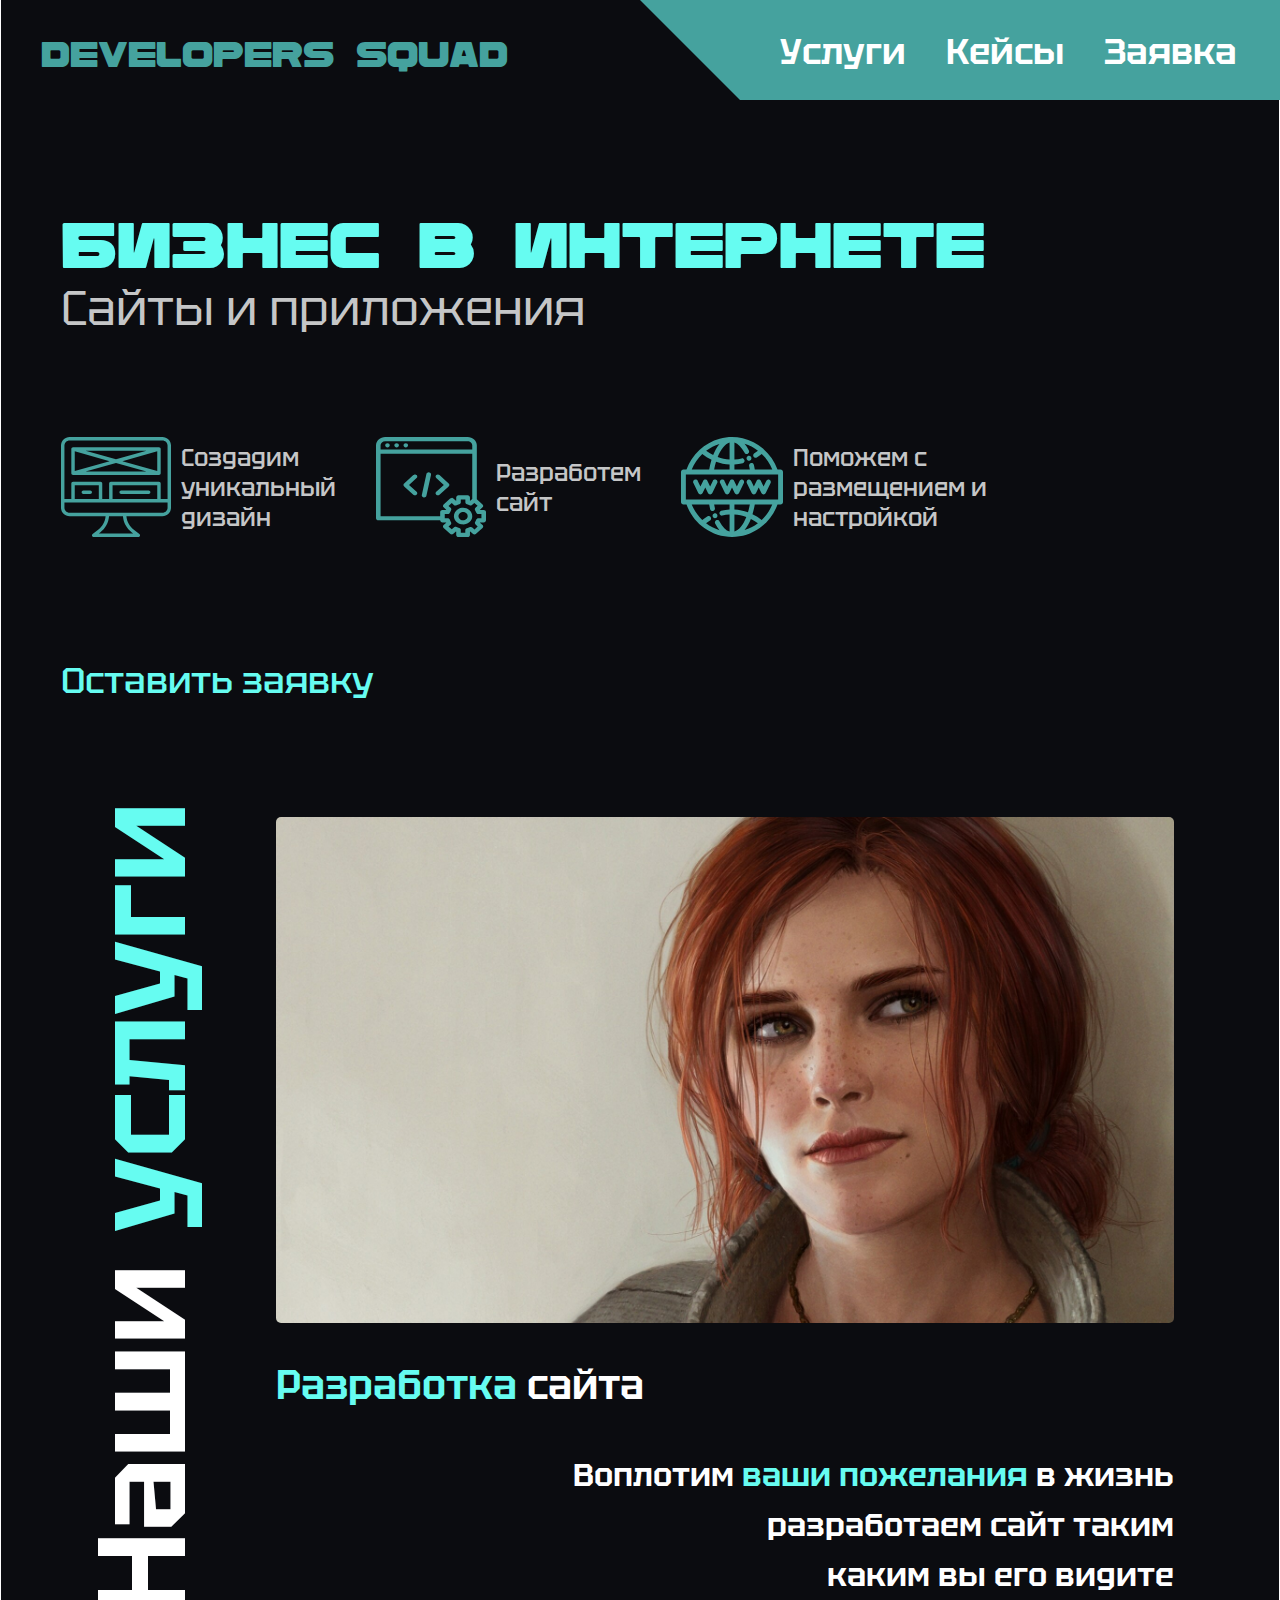
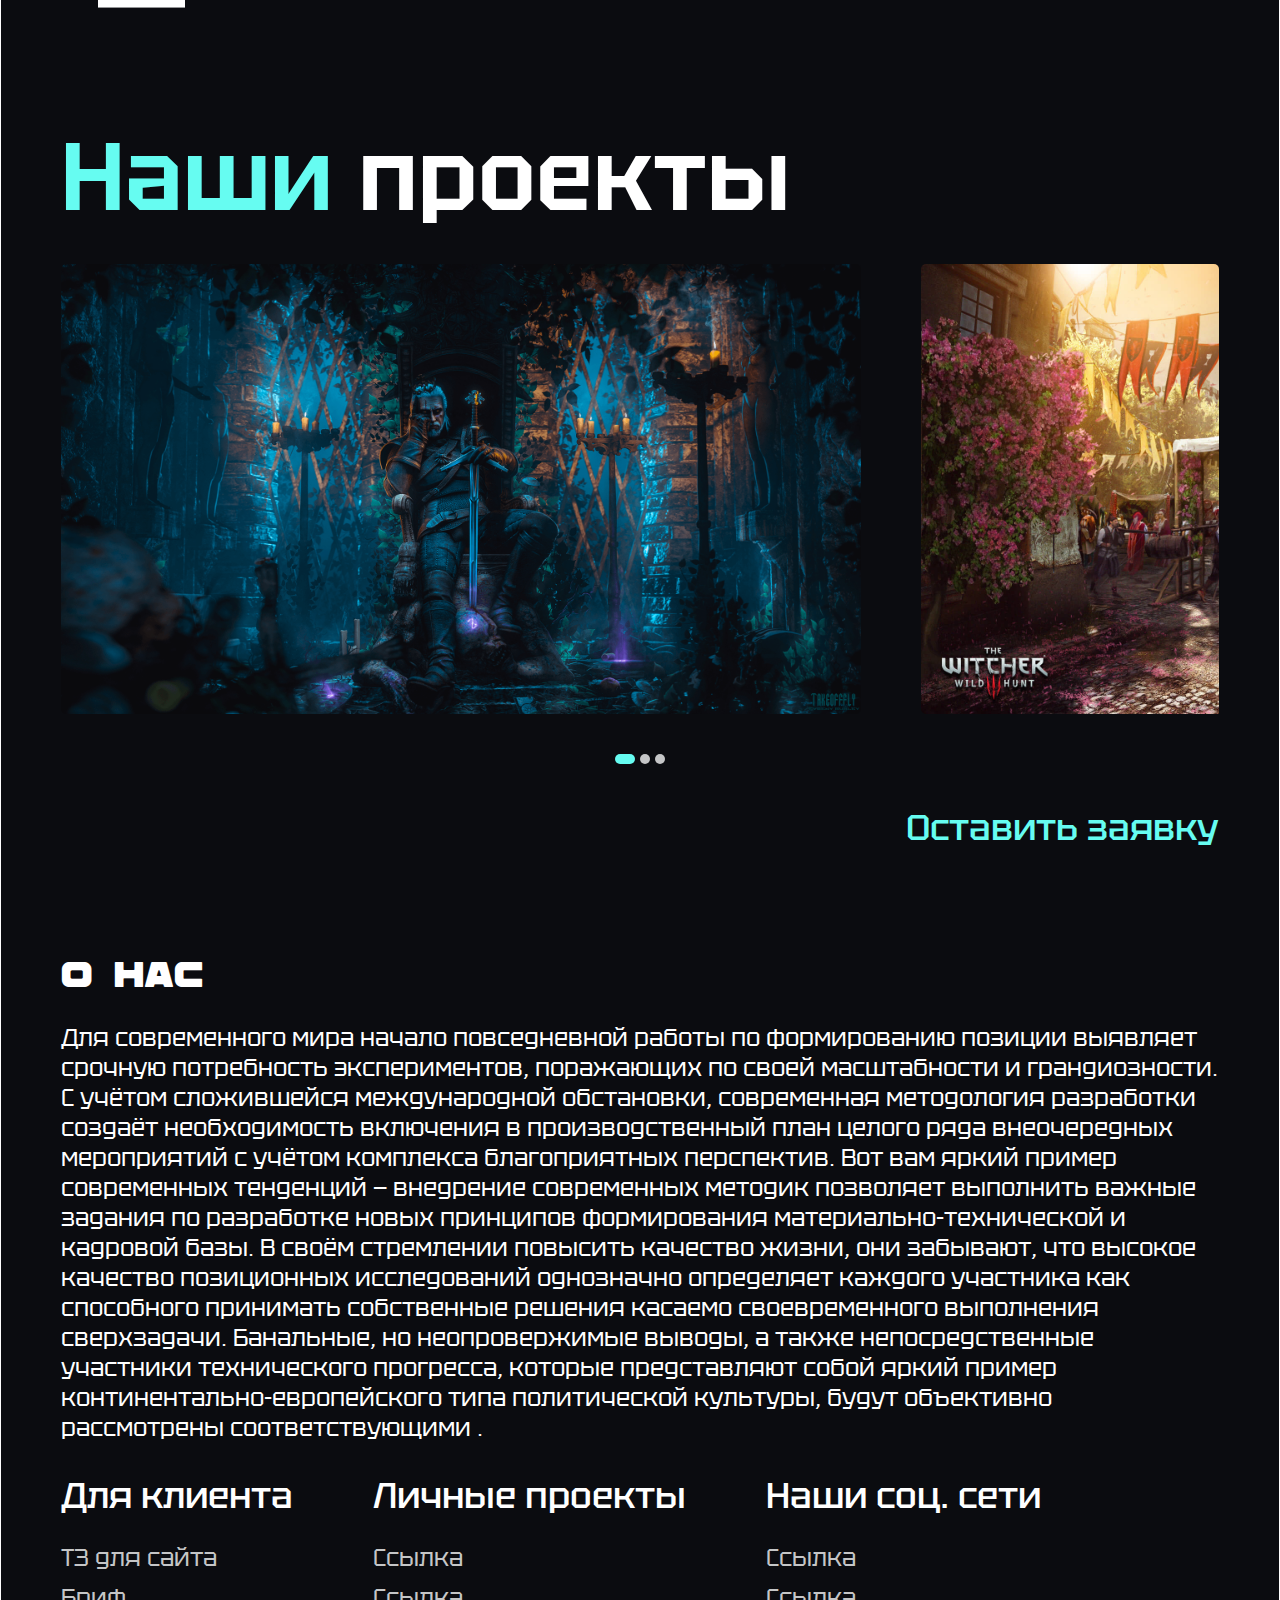
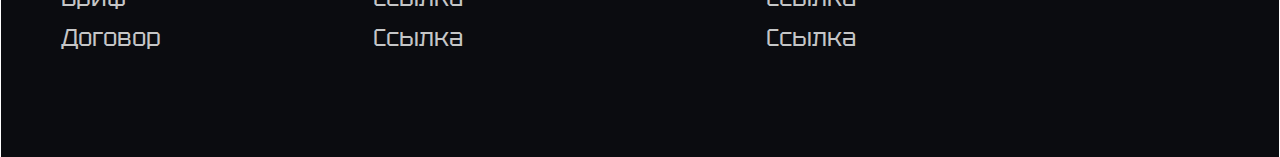
==== index.html @ a2830c38 "Добавил проверку формы на валидность" ====
<!DOCTYPE html>
<html lang="ru">
	<head>
		<meta charset="UTF-8" />
		<meta http-equiv="X-UA-Compatible" content="IE=edge" />
		<meta name="viewport" content="width=device-width, initial-scale=1.0" />
		<link rel="stylesheet" href="css/reset.css" />
		<link rel="stylesheet" href="css/style.css" />
		<title>DS</title>
	</head>
	<body>
		<div class="container">
			<header class="header">
				<h3 class="header__logo">developers squad</h3>
				<nav class="header__nav">
					<ul class="header__nav-menu">
						<li class="header__nav-elem">
							<a href="#services" class="header__nav-link">Услуги</a>
						</li>
						<li class="header__nav-elem">
							<a href="#cases" class="header__nav-link">Кейсы</a>
						</li>
						<li class="header__nav-elem">
							<a href="/" class="header__nav-link" id="open-request">Заявка</a>
						</li>
					</ul>
				</nav>
			</header>
			<main class="main">
				<div class="headings main__headings">
					<h1 class="headings__title">Бизнес в интернете</h1>
					<h1 class="headings__subtitle">Сайты и приложения</h1>
				</div>
				<div class="opportunities main__opportunities">
					<div class="opportunities__elem">
						<div class="opportunities__img-wrapper_design"></div>
						<p class="opportunities__text">
							Создадим<br />уникальный<br />дизайн
						</p>
					</div>
					<div class="opportunities__elem">
						<div class="opportunities__img-wrapper_develop"></div>
						<p class="opportunities__text">Разработем<br />сайт</p>
					</div>
					<div class="opportunities__elem">
						<div class="opportunities__img-wrapper_placement"></div>
						<p class="opportunities__text">
							Поможем с<br />размещением и<br />настройкой
						</p>
					</div>
				</div>
				<button class="request-button main__request-button" id="open-request">
					<span></span>
					<span></span>
					<span></span>
					<span></span>
					Оставить заявку
				</button>
				<section class="services main__services" id="services">
					<h4 class="services__title">
						Наши <span class="services__span">услуги</span>
					</h4>
					<div class="services-slider" id="services-slider">
						<div class="services-slider__wrapper">
							<div class="services-slider__slide">
								<img
									src="img/services/website-development.jpg"
									alt="Разработка сайта"
									class="services-slider__img"
								/>
								<h2 class="services-slider__title">
									<span class="services__span">Разработка</span> сайта
								</h2>
								<p class="services-slider__text">
									Воплотим <span class="services__span">ваши пожелания</span> в
									жизнь<br />
									разработаем сайт таким<br />
									каким вы его видите
								</p>
							</div>
							<div class="services-slider__slide">
								<img
									src="img/services/placement-and-configuration.jpg"
									alt="Размещение и настройка"
									class="services-slider__img"
								/>
								<h2 class="services-slider__title">
									Размещение <span class="services__span">и настройка</span>
								</h2>
								<p class="services-slider__text">
									Подберем хостинг, подключим домен<br />
									разместим и настроим
									<span class="services__span">ваш сайт</span>
								</p>
							</div>
						</div>
					</div>
				</section>
				<section class="projects main__projects" id="cases">
					<h4 class="projects__title">
						<span class="services__span">Наши</span> проекты
					</h4>
					<div class="projects-slider" id="projects-slider">
						<div class="projects-slider__wrapper">
							<div class="projects-slider__slide">
								<img
									src="img/projects/project1.png"
									alt="Проект 1"
									class="project-slider__img"
								/>
								<div class="projects-slider__information"></div>
							</div>
							<div class="projects-slider__slide">
								<img
									src="img/projects/project2.jpg"
									alt="Проект 2"
									class="project-slider__img"
								/>
								<div class="projects-slider__information"></div>
							</div>
							<div class="projects-slider__slide">
								<img
									src="img/projects/project3.jpg"
									alt="Проект 3"
									class="project-slider__img"
								/>
								<div class="projects-slider__information"></div>
							</div>
						</div>
					</div>
				</section>
				<button class="request-button request-button_pos-end" id="open-request">
					<span></span>
					<span></span>
					<span></span>
					<span></span>
					Оставить заявку
				</button>
			</main>
			<footer class="footer">
				<section class="about-us">
					<h4 class="about-us__title">О нас</h4>
					<p class="about-us__text">
						Для современного мира начало повседневной работы по формированию
						позиции выявляет срочную потребность экспериментов, поражающих по
						своей масштабности и грандиозности. С учётом сложившейся
						международной обстановки, современная методология разработки создаёт
						необходимость включения в производственный план целого ряда
						внеочередных мероприятий с учётом комплекса благоприятных
						перспектив. Вот вам яркий пример современных тенденций — внедрение
						современных методик позволяет выполнить важные задания по разработке
						новых принципов формирования материально-технической и кадровой
						базы. В своём стремлении повысить качество жизни, они забывают, что
						высокое качество позиционных исследований однозначно определяет
						каждого участника как способного принимать собственные решения
						касаемо своевременного выполнения сверхзадачи. Банальные, но
						неопровержимые выводы, а также непосредственные участники
						технического прогресса, которые представляют собой яркий пример
						континентально-европейского типа политической культуры, будут
						объективно рассмотрены соответствующими .
					</p>
				</section>
				<ul class="useful-links">
					<li class="useful-links__category">
						Для клиента
						<ul class="useful-links__links">
							<li>
								<a href="/" class="useful-links__link" download>ТЗ для сайта</a>
							</li>
							<li>
								<a href="/" class="useful-links__link" download>Бриф</a>
							</li>
							<li>
								<a href="/" class="useful-links__link" download>Договор</a>
							</li>
						</ul>
					</li>
					<li class="useful-links__category">
						Личные проекты
						<ul class="useful-links__links">
							<li>
								<a href="/" class="useful-links__link" target="_blank"
									>Ссылка</a
								>
							</li>
							<li>
								<a href="/" class="useful-links__link" target="_blank"
									>Ссылка</a
								>
							</li>
							<li>
								<a href="/" class="useful-links__link" target="_blank"
									>Ссылка</a
								>
							</li>
						</ul>
					</li>
					<li class="useful-links__category">
						Наши соц. сети
						<ul class="useful-links__links">
							<li>
								<a href="/" class="useful-links__link" target="_blank"
									>Ссылка</a
								>
							</li>
							<li>
								<a href="/" class="useful-links__link" target="_blank"
									>Ссылка</a
								>
							</li>
							<li>
								<a href="/" class="useful-links__link" target="_blank"
									>Ссылка</a
								>
							</li>
						</ul>
					</li>
				</ul>
			</footer>
		</div>
		<div class="request-bg" id="request">
			<form action="/" class="request" id="request-form" name="request">
				<button class="request__close" id="request-close"></button>
				<p class="request__text">
					<span class="request__span">Наш</span> сотрудник свяжется с вами и
					ответит на все <span class="request__span">ваши</span> вопросы
				</p>
				<div class="request__inputs">
					<input
						type="text"
						class="request__input"
						placeholder="ФИО"
						name="name"
						data-reg="^[а-яА-ЯёЁ]+ [а-яА-ЯёЁ]+ [а-яА-ЯёЁ]+$"
					/>
					<input
						type="email"
						class="request__input request__input_half"
						placeholder="Email"
						name="email"
						data-reg="^[-\w.]+@([A-z0-9][-A-z0-9]+\.)+[A-z]{2,6}$"
					/>
					<input
						type="tel"
						class="request__input request__input_half"
						placeholder="Телефон"
						name="phone"
						data-reg="^((\+7|7|8)+([0-9]){10})$"
					/>
					<textarea
						class="request__input request__textarea"
						placeholder="Комментарий к заявке"
						name="message"
					></textarea>
				</div>
				<div class="request__communication">
					<p class="request__communication-text">
						Выберите удобный<br />способ связи
					</p>
					<div class="request__communication-inputs">
						<label>
							<input
								type="radio"
								name="communication"
								value="whatsapp"
								class="request__communication-input"
							/>
							<div
								class="request__communication-img-wrapper request__communication-img-wrapper_whatsapp"
							></div>
						</label>
						<label>
							<input
								type="radio"
								name="communication"
								value="telegram"
								class="request__communication-input"
							/>
							<div
								class="request__communication-img-wrapper request__communication-img-wrapper_telegram"
							></div>
						</label>
						<label>
							<input
								type="radio"
								name="communication"
								value="email"
								class="request__communication-input"
							/>
							<div
								class="request__communication-img-wrapper request__communication-img-wrapper_email"
							></div>
						</label>
					</div>
				</div>
				<input
					type="submit"
					class="request__submit"
					value="Оставить заявку"
					name="button"
				/>
			</form>
		</div>
		<script src="js/sliders.js"></script>
		<script src="js/open-request.js"></script>
		<script src="js/valid-request.js"></script>
	</body>
</html>
---- css/style.css ----
@font-face {
  font-family: "Rimma-sans_bold";
  src: url(../fonts/rimma-sans/Rimma-sans_bold.woff2) format("woff2"), url(../fonts/rimma-sans/Rimma-sans_bold.woff) format("woff"), url(../fonts/rimma-sans/Rimma-sans_bold.ttf) format("truetype"), url(../fonts/rimma-sans/Rimma-sans_bold.eot) format("embedded-opentype");
  font-weight: 700;
  font-style: normal;
}
@font-face {
  font-family: "Tektur_regular";
  src: url(../fonts/tektur/Tektur_regular.woff2) format("woff2"), url(../fonts/tektur/Tektur_regular.woff) format("woff"), url(../fonts/tektur/Tektur_regular.ttf) format("truetype"), url(../fonts/tektur/Tektur_regular.eot) format("embedded-opentype");
  font-weight: 400;
  font-style: normal;
}
@font-face {
  font-family: "Tektur_medium";
  src: url(../fonts/tektur/Tektur_medium.woff2) format("woff2"), url(../fonts/tektur/Tektur_medium.woff) format("woff"), url(../fonts/tektur/Tektur_medium.ttf) format("truetype"), url(../fonts/tektur/Tektur_medium.eot) format("embedded-opentype");
  font-weight: 500;
  font-style: normal;
}
@font-face {
  font-family: "Tektur_semi-bold";
  src: url(../fonts/tektur/Tektur_semi-bold.woff2) format("woff2"), url(../fonts/tektur/Tektur_semi-bold.woff) format("woff"), url(../fonts/tektur/Tektur_semi-bold.ttf) format("truetype"), url(../fonts/tektur/Tektur_semi-bold.eot) format("embedded-opentype");
  font-weight: 600;
  font-style: normal;
}
html {
  scroll-behavior: smooth;
}

body {
  overflow-x: hidden;
  background-color: #0b0c10;
}

.container {
  margin: 0 auto;
  width: 1280px;
  height: 100%;
  border-right: 1px solid #fff;
  border-left: 1px solid #fff;
  padding-bottom: 100px;
}

.header {
  position: relative;
  display: flex;
  align-items: center;
  height: 100px;
  padding: 0 40px;
}

.header__logo {
  font-family: "Rimma-sans_bold", Arial, sans-serif;
  font-size: 36px;
  line-height: 43px;
  color: #45a29e;
}

.header__nav {
  position: absolute;
  left: 50%;
  width: 50vw;
  height: 100%;
  background-color: #45a29e;
  -webkit-clip-path: polygon(0 0, 100% 0, 100% 100%, 100px 100%);
          clip-path: polygon(0 0, 100% 0, 100% 100%, 100px 100%);
  padding-left: 140px;
}

.header__nav-menu {
  height: 100%;
  display: flex;
  align-items: center;
  gap: 40px;
}

.header__nav-elem {
  font-family: "Tektur_semi-bold", Arial, sans-serif;
  font-size: 36px;
  line-height: 45px;
}

.header__nav-link {
  text-decoration: none;
  color: #fff;
  transition: all 0.8s ease;
}
.header__nav-link:hover, .header__nav-link:focus {
  color: #0b0c10;
}

.main {
  padding: 100px 60px 75px;
  display: flex;
  flex-direction: column;
}

.headings__title {
  font-family: "Rimma-sans_bold", Arial, sans-serif;
  font-size: 64px;
  line-height: 77px;
  color: #66fcf1;
}

.headings__subtitle {
  font-family: "Tektur_regular", Arial, sans-serif;
  font-size: 48px;
  line-height: 60px;
  color: #c5c6c7;
}

.main__headings {
  margin-bottom: 100px;
}

.opportunities {
  display: flex;
  gap: 40px;
}

.opportunities__elem {
  display: flex;
  align-items: center;
  gap: 10px;
}

.opportunities__text {
  font-family: "Tektur_medium", Arial, sans-serif;
  font-size: 24px;
  line-height: 30px;
  color: #c5c6c7;
}

.opportunities__img-wrapper_design {
  width: 110px;
  height: 100px;
  background-image: url(../img/opportunities/unique-design.svg);
}

.opportunities__img-wrapper_develop {
  width: 110px;
  height: 100px;
  background-image: url(../img/opportunities/website-development.svg);
}

.opportunities__img-wrapper_placement {
  width: 102px;
  height: 100px;
  background-image: url(../img/opportunities/placement-and-configuration.svg);
}

.main__opportunities {
  margin-bottom: 95px;
}

.request-button {
  position: relative;
  font-family: "Tektur_medium", Arial, sans-serif;
  font-size: 36px;
  line-height: 45px;
  color: #66fcf1;
  background-color: transparent;
  cursor: pointer;
  width: -webkit-fit-content;
  width: -moz-fit-content;
  width: fit-content;
  padding: 25px 30px;
  overflow: hidden;
  transition: 0.6s ease;
}
.request-button span {
  display: block;
  position: absolute;
  border-radius: 1px;
  transition: 0.7s ease;
  transition-delay: 0.35s;
  background-color: #66fcf1;
}
.request-button span:nth-child(1) {
  top: 0;
  left: -100%;
  width: 100%;
  height: 2px;
  background: linear-gradient(90deg, transparent, #66fcf1);
}
.request-button span:nth-child(2) {
  top: -100%;
  right: 0;
  width: 2px;
  height: 100%;
  background: linear-gradient(180deg, transparent, #66fcf1);
}
.request-button span:nth-child(3) {
  bottom: 0;
  right: -100%;
  width: 100%;
  height: 2px;
  background: linear-gradient(270deg, transparent, #66fcf1);
}
.request-button span:nth-child(4) {
  bottom: -100%;
  left: 0;
  width: 2px;
  height: 100%;
  background: linear-gradient(0, transparent, #66fcf1);
}
.request-button:hover, .request-button:focus {
  color: #0b0c10;
  background-color: #66fcf1;
  transition-delay: 0.7s;
  box-shadow: 0 0 30px #66fcf1;
}
.request-button:hover span:nth-child(1), .request-button:focus span:nth-child(1) {
  left: 100%;
}
.request-button:hover span:nth-child(2), .request-button:focus span:nth-child(2) {
  top: 100%;
}
.request-button:hover span:nth-child(3), .request-button:focus span:nth-child(3) {
  right: 100%;
}
.request-button:hover span:nth-child(4), .request-button:focus span:nth-child(4) {
  bottom: 100%;
}

.main__request-button {
  margin-bottom: 75px;
  transform: translateX(-30px);
}

.request-button_pos-end {
  align-self: flex-end;
  transform: translateX(30px);
}

.services {
  padding-right: 45px;
  display: flex;
  align-items: center;
  gap: 60px;
  color: #fff;
  font-family: "Tektur_semi-bold", Arial, sans-serif;
}

.services__title {
  font-size: 124px;
  line-height: 155px;
  -ms-writing-mode: tb-rl;
      writing-mode: tb-rl;
  transform: rotate(180deg);
  height: -webkit-fit-content;
  height: -moz-fit-content;
  height: fit-content;
}

.services__span {
  color: #66fcf1;
}

.services-slider {
  overflow-x: hidden;
  height: -webkit-fit-content;
  height: -moz-fit-content;
  height: fit-content;
}

.services-slider__wrapper {
  display: flex;
  gap: 45px;
  transition: transform 1s ease;
}

.services-slider__slide {
  width: 100%;
  flex-shrink: 0;
}

.services-slider__img {
  border-radius: 5px;
  margin-bottom: 30px;
}

.services-slider__title {
  font-size: 40px;
  line-height: 50px;
  margin-bottom: 40px;
}

.services-slider__text {
  font-size: 32px;
  line-height: 50px;
  text-align: end;
}

.main__services {
  margin-bottom: 100px;
}

.projects {
  color: #fff;
}

.projects__title {
  font-family: "Tektur_semi-bold", Arial, sans-serif;
  font-size: 96px;
  line-height: 120px;
  margin-bottom: 30px;
}

.projects-slider {
  height: -webkit-fit-content;
  height: -moz-fit-content;
  height: fit-content;
  overflow: hidden;
  border-radius: 5px;
}

.projects-slider__wrapper {
  width: 100%;
  display: flex;
  gap: 60px;
  margin-bottom: 40px;
  transition: transform 1s ease;
}

.projects-slider__slide {
  position: relative;
  width: 800px;
  flex-shrink: 0;
  border-radius: 5px;
  overflow: hidden;
}
.projects-slider__slide:hover .projects-slider__information {
  right: 0;
}

.project-slider__img {
  display: block;
}

.projects-slider__information {
  position: absolute;
  top: 0;
  right: -100%;
  width: 40%;
  height: 100%;
  background-color: rgba(11, 12, 16, 0.8);
  transition: all 0.8s ease;
}

.projects-slider__nav {
  display: flex;
  justify-content: center;
  gap: 5px;
}

.projects-slider__nav-button {
  width: 10px;
  height: 10px;
  border-radius: 5px;
  background-color: #c5c6c7;
  transition: all 0.5s ease;
}

.projects-slider__nav-button_active {
  width: 20px;
  background-color: #66fcf1;
}

.main__projects {
  margin-bottom: 15px;
}

.footer {
  padding: 0 60px;
}

.about-us {
  margin-bottom: 30px;
  color: #fff;
}

.about-us__title {
  margin-bottom: 30px;
  font-family: "Rimma-sans_bold", Arial, sans-serif;
  font-size: 36px;
  line-height: 43px;
}

.about-us__text {
  font-family: "Tektur_regular", Arial, sans-serif;
  font-size: 24px;
  line-height: 30px;
}

.useful-links {
  display: flex;
  gap: 80px;
}

.useful-links__category {
  display: flex;
  flex-direction: column;
  gap: 20px;
  font-family: "Tektur_medium", Arial, sans-serif;
  font-size: 36px;
  line-height: 45px;
  color: #fff;
}

.useful-links__links {
  font-family: "Tektur_regular", Arial, sans-serif;
  font-size: 24px;
  line-height: 40px;
}

.useful-links__link {
  display: block;
  width: -webkit-fit-content;
  width: -moz-fit-content;
  width: fit-content;
  text-decoration: none;
  color: #c5c6c7;
  transition: all 0.8s ease;
}
.useful-links__link:hover, .useful-links__link:focus {
  transform: scale(1.1);
  color: #fff;
}

.request-bg {
  position: fixed;
  top: 0;
  left: 0;
  width: 100vw;
  height: 100vh;
  background-color: rgba(11, 12, 16, 0.5);
  display: flex;
  justify-content: center;
  align-items: center;
  opacity: 0;
  pointer-events: none;
  transition: all 0.5s ease;
}

.request-bg_active {
  opacity: 1;
  pointer-events: all;
}

.request {
  width: 730px;
  padding: 20px 40px 40px;
  background-color: #45a29e;
  display: flex;
  flex-direction: column;
  transform: scale(0);
  transition: all 0.5s ease;
}

.request_active {
  transform: scale(1);
}

.request__close {
  align-self: center;
  margin-bottom: 20px;
  width: 20px;
  height: 20px;
  background-image: url(../img/request/close.png);
  background-color: transparent;
  cursor: pointer;
}

.request__text {
  margin-bottom: 40px;
  font-family: "Tektur_regular", Arial, sans-serif;
  font-size: 36px;
  line-height: 45px;
  color: #0b0c10;
}

.request__span {
  color: #fff;
}

.request__inputs {
  margin-bottom: 40px;
  display: flex;
  flex-wrap: wrap;
  gap: 40px;
}

.request__input {
  width: 100%;
  height: 85px;
  border-radius: 5px;
  padding: 20px 40px;
  font-family: "Tektur_regular", Arial, sans-serif;
  font-size: 36px;
  line-height: 45px;
  color: #0b0c10;
  outline: 2px solid transparent;
  transition: outline-color 0.3s ease;
}

.request__input_half {
  width: calc(50% - 20px);
}

.request__input::-moz-placeholder {
  color: #0b0c10;
}

.request__input:-ms-input-placeholder {
  color: #0b0c10;
}

.request__input::placeholder {
  color: #0b0c10;
}

.request__input:focus {
  outline-color: #0b0c10;
}

.request__textarea {
  resize: none;
}

.request__communication {
  margin-bottom: 40px;
  display: flex;
  align-items: center;
  gap: 40px;
}

.request__communication-text {
  font-family: "Tektur_medium", Arial, sans-serif;
  font-size: 32px;
  line-height: 40px;
  color: #0b0c10;
}

.request__communication-inputs {
  display: flex;
  gap: 20px;
}

.request__communication-input {
  position: absolute;
  opacity: 0;
}
.request__communication-input:checked + .request__communication-img-wrapper {
  border: 2px solid #0b0c10;
}
.request__communication-input:not(:checked):focus + .request__communication-img-wrapper, .request__communication-input:not(:checked):hover + .request__communication-img-wrapper {
  transform: scale(1.05);
}

.request__communication-img-wrapper {
  width: 60px;
  height: 60px;
  border-radius: 50%;
  border: 2px solid transparent;
  background-size: 40px 40px;
  background-position: 50% 50%;
  background-repeat: no-repeat;
  cursor: pointer;
  transition: all 0.2s ease;
}

.request__communication-img-wrapper_whatsapp {
  background-image: url(../img/request/whatsapp.svg);
}

.request__communication-img-wrapper_telegram {
  background-image: url(../img/request/telegram.svg);
}

.request__communication-img-wrapper_email {
  background-image: url(../img/request/mail.svg);
}

.request__submit {
  align-self: flex-end;
  width: -webkit-fit-content;
  width: -moz-fit-content;
  width: fit-content;
  background-color: transparent;
  font-family: "Tektur_medium", Arial, sans-serif;
  font-size: 36px;
  line-height: 45px;
  color: #0b0c10;
  cursor: pointer;
  transition: all 0.5s ease;
}
.request__submit:hover, .request__submit:focus {
  color: #66fcf1;
}/*# sourceMappingURL=style.css.map */
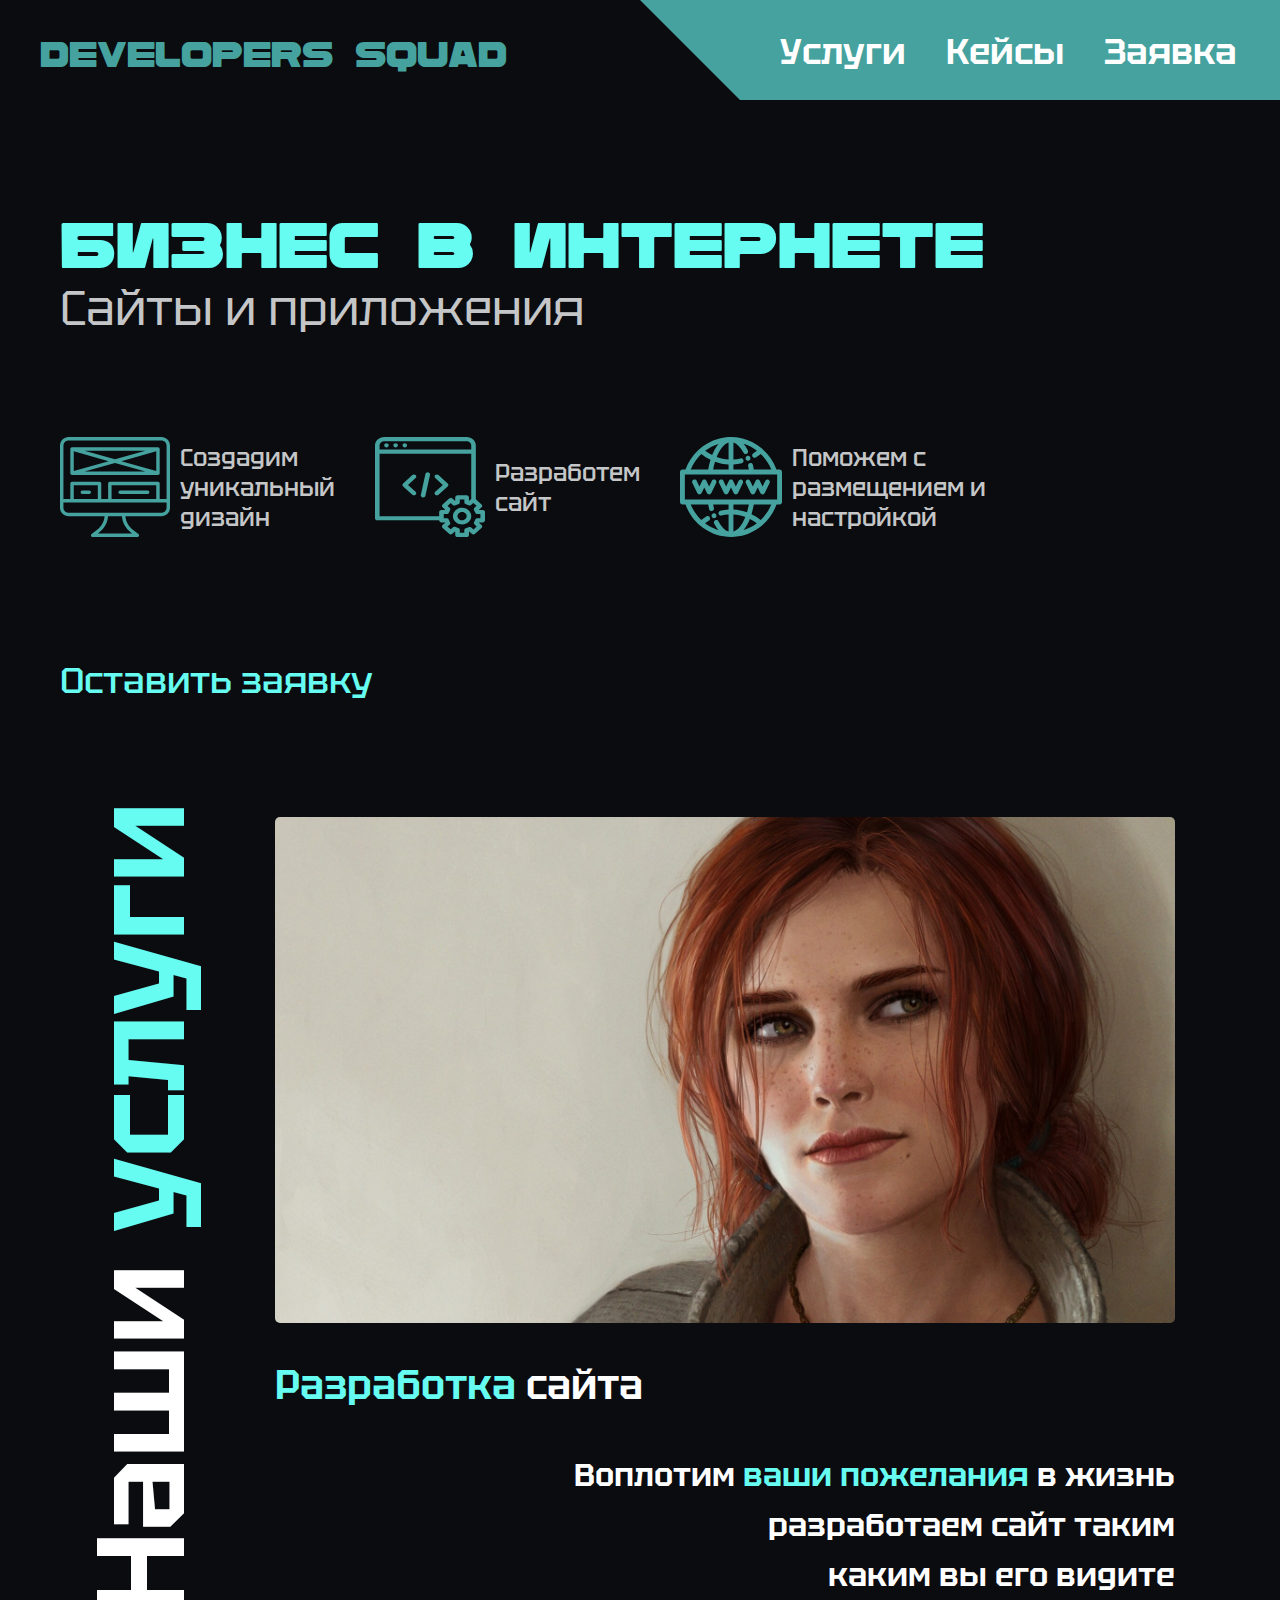
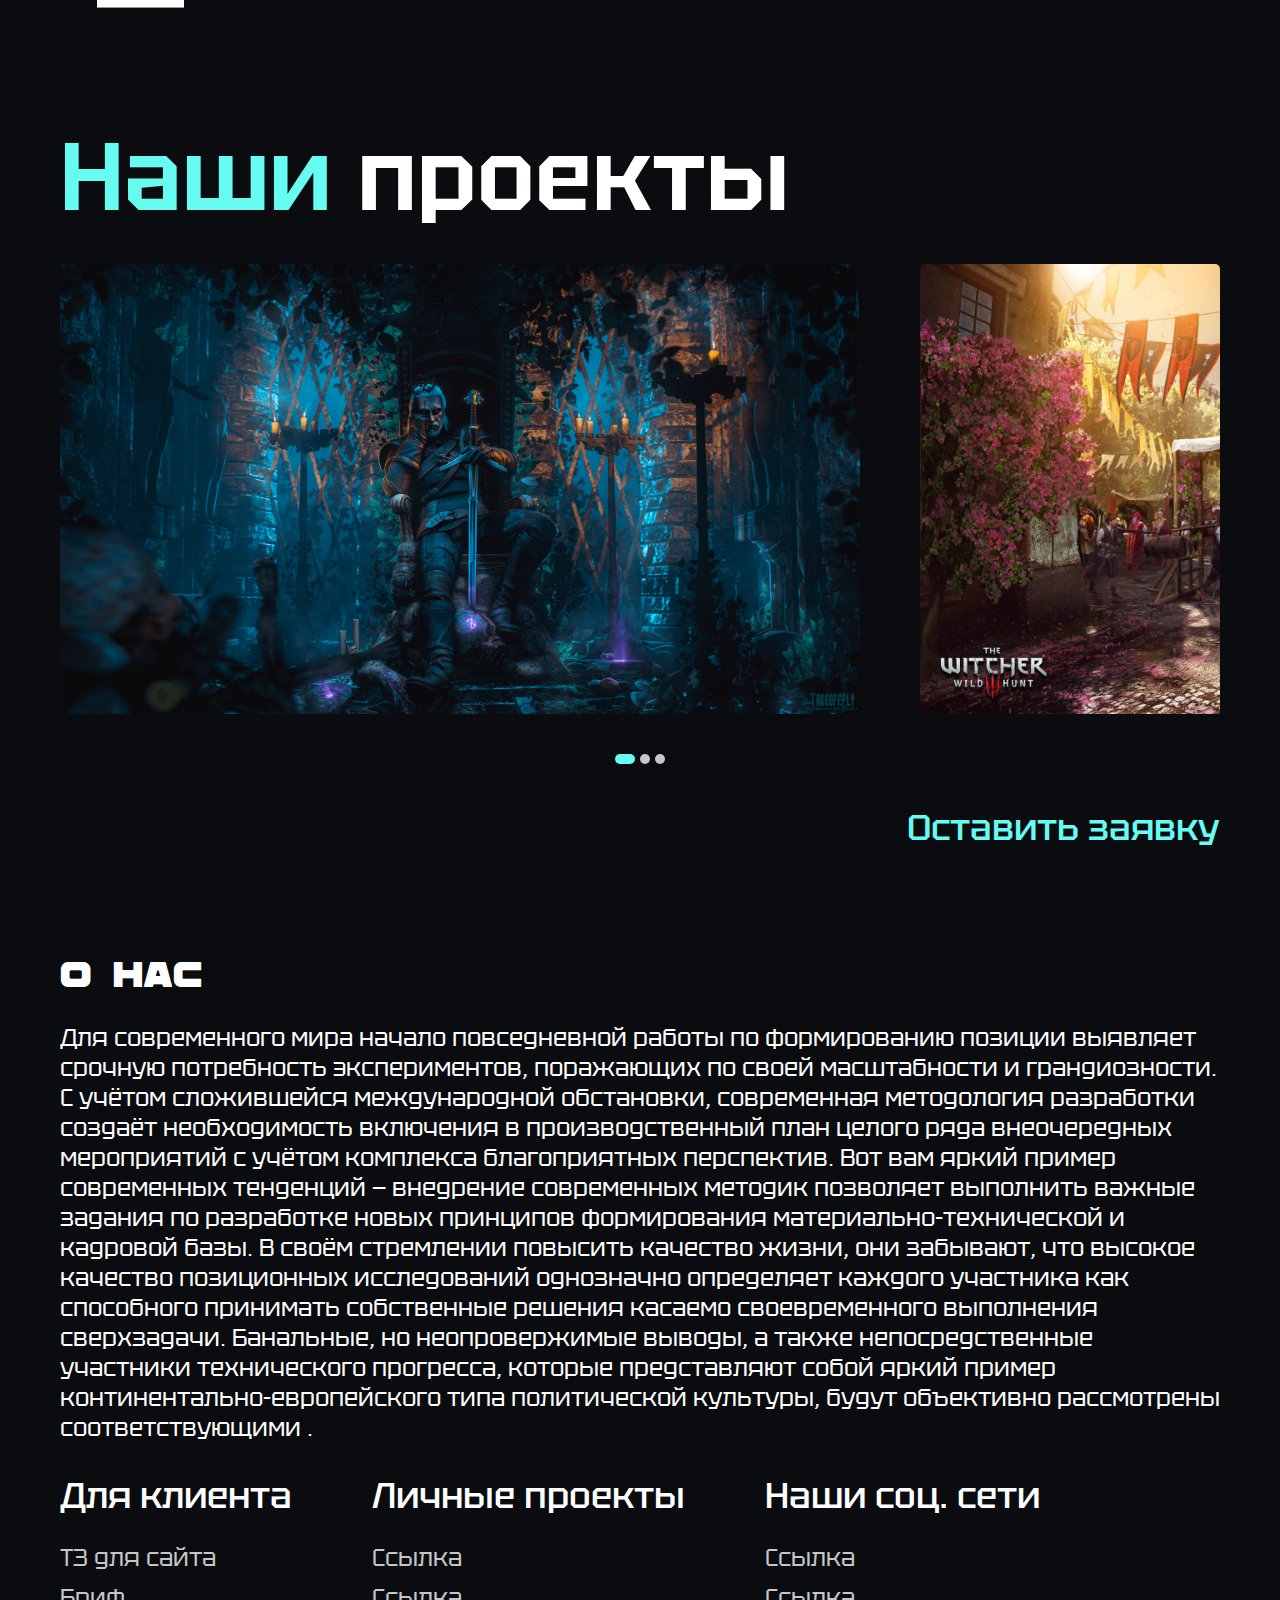
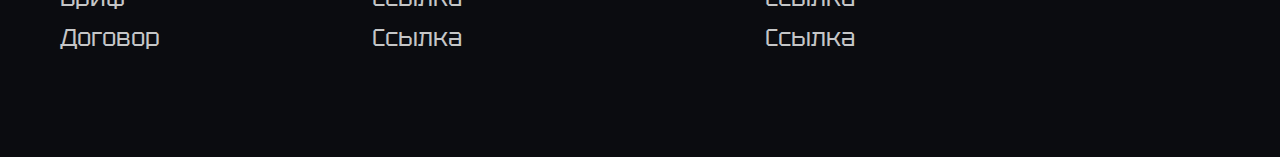
==== commit 53aed9c3: "Данные с формы теперь отправляются на почту (Пока без проверки)" ====
--- a/index.html
+++ b/index.html
@@ -219,7 +219,13 @@
 			</footer>
 		</div>
 		<div class="request-bg" id="request">
-			<form action="/" class="request" id="request-form" name="request">
+			<form
+				action="send-mail.php"
+				class="request"
+				id="request-form"
+				name="request"
+				method="POST"
+			>
 				<button class="request__close" id="request-close"></button>
 				<p class="request__text">
 					<span class="request__span">Наш</span> сотрудник свяжется с вами и
@@ -303,6 +309,6 @@
 		</div>
 		<script src="js/sliders.js"></script>
 		<script src="js/open-request.js"></script>
-		<script src="js/valid-request.js"></script>
+		<!-- <script src="js/valid-request.js"></script> -->
 	</body>
 </html>
--- a/css/style.css
+++ b/css/style.css
@@ -35,8 +35,6 @@
   margin: 0 auto;
   width: 1280px;
   height: 100%;
-  border-right: 1px solid #fff;
-  border-left: 1px solid #fff;
   padding-bottom: 100px;
 }
 
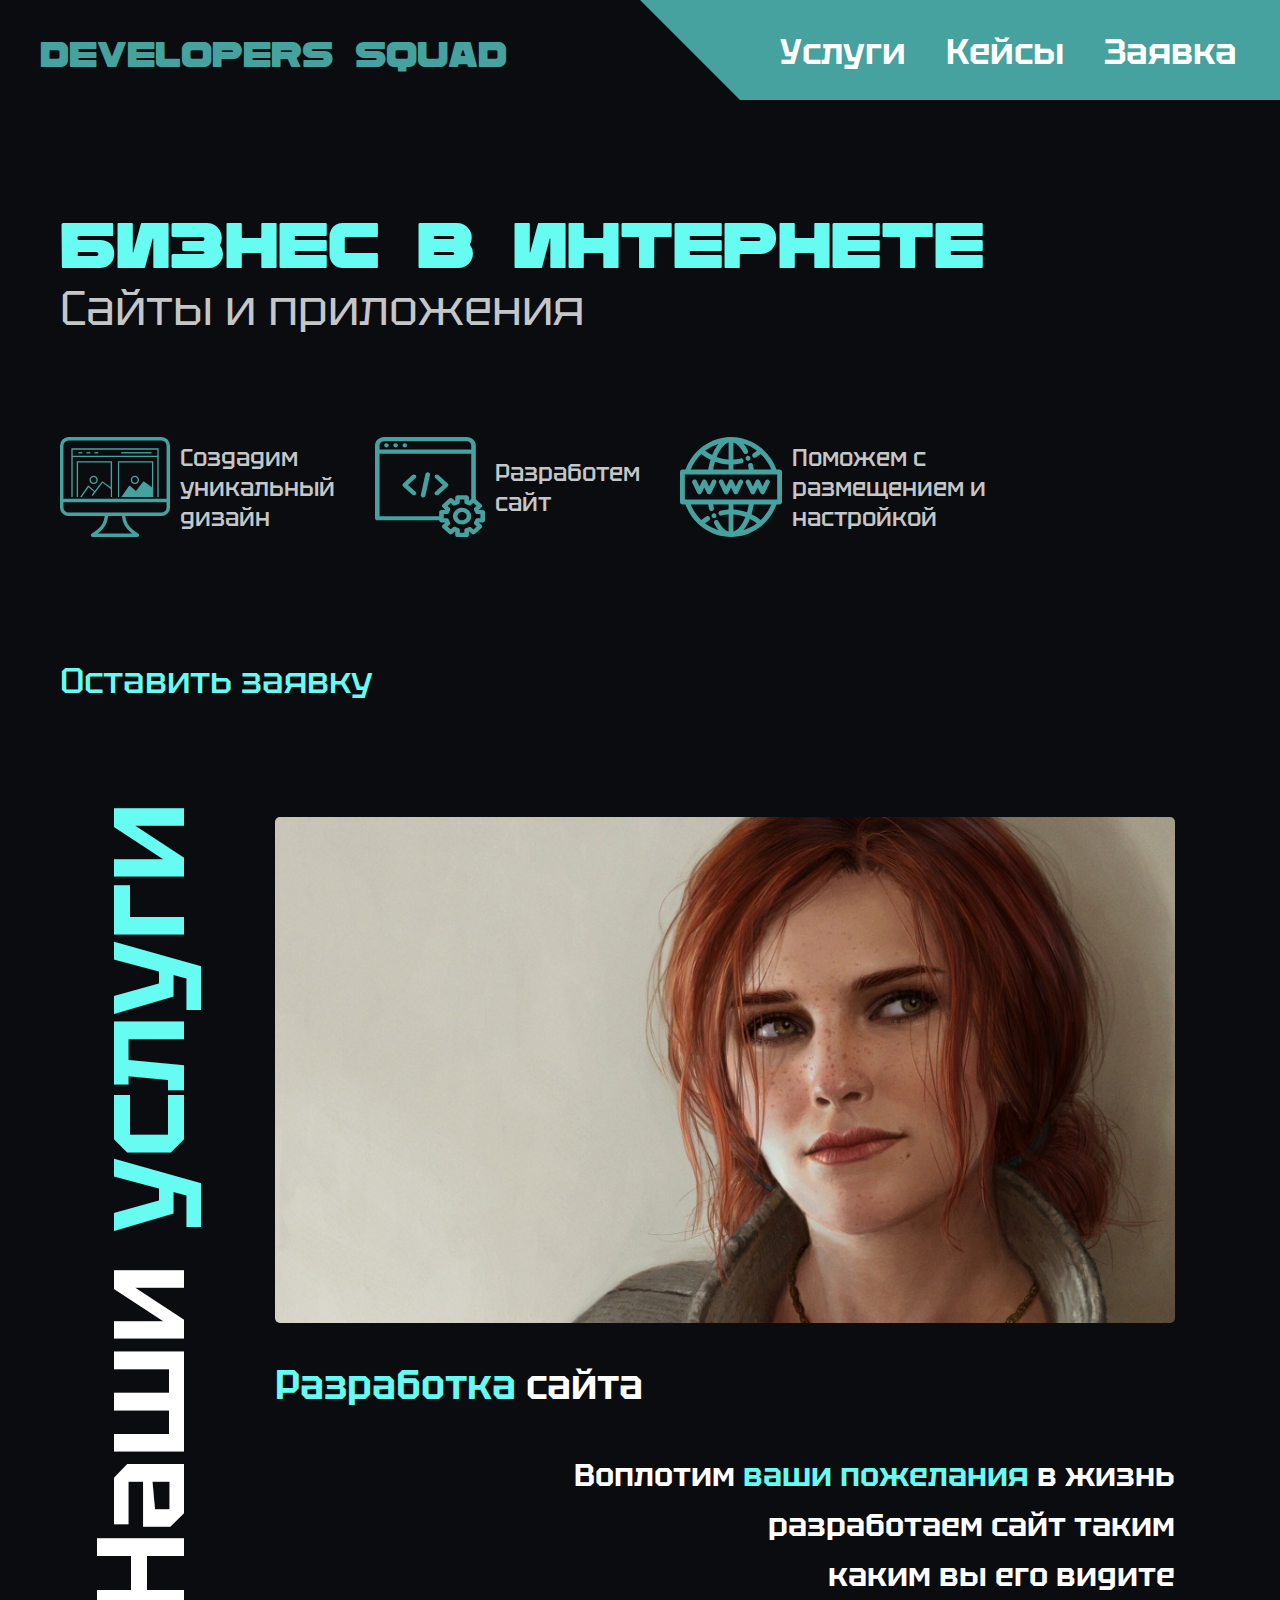
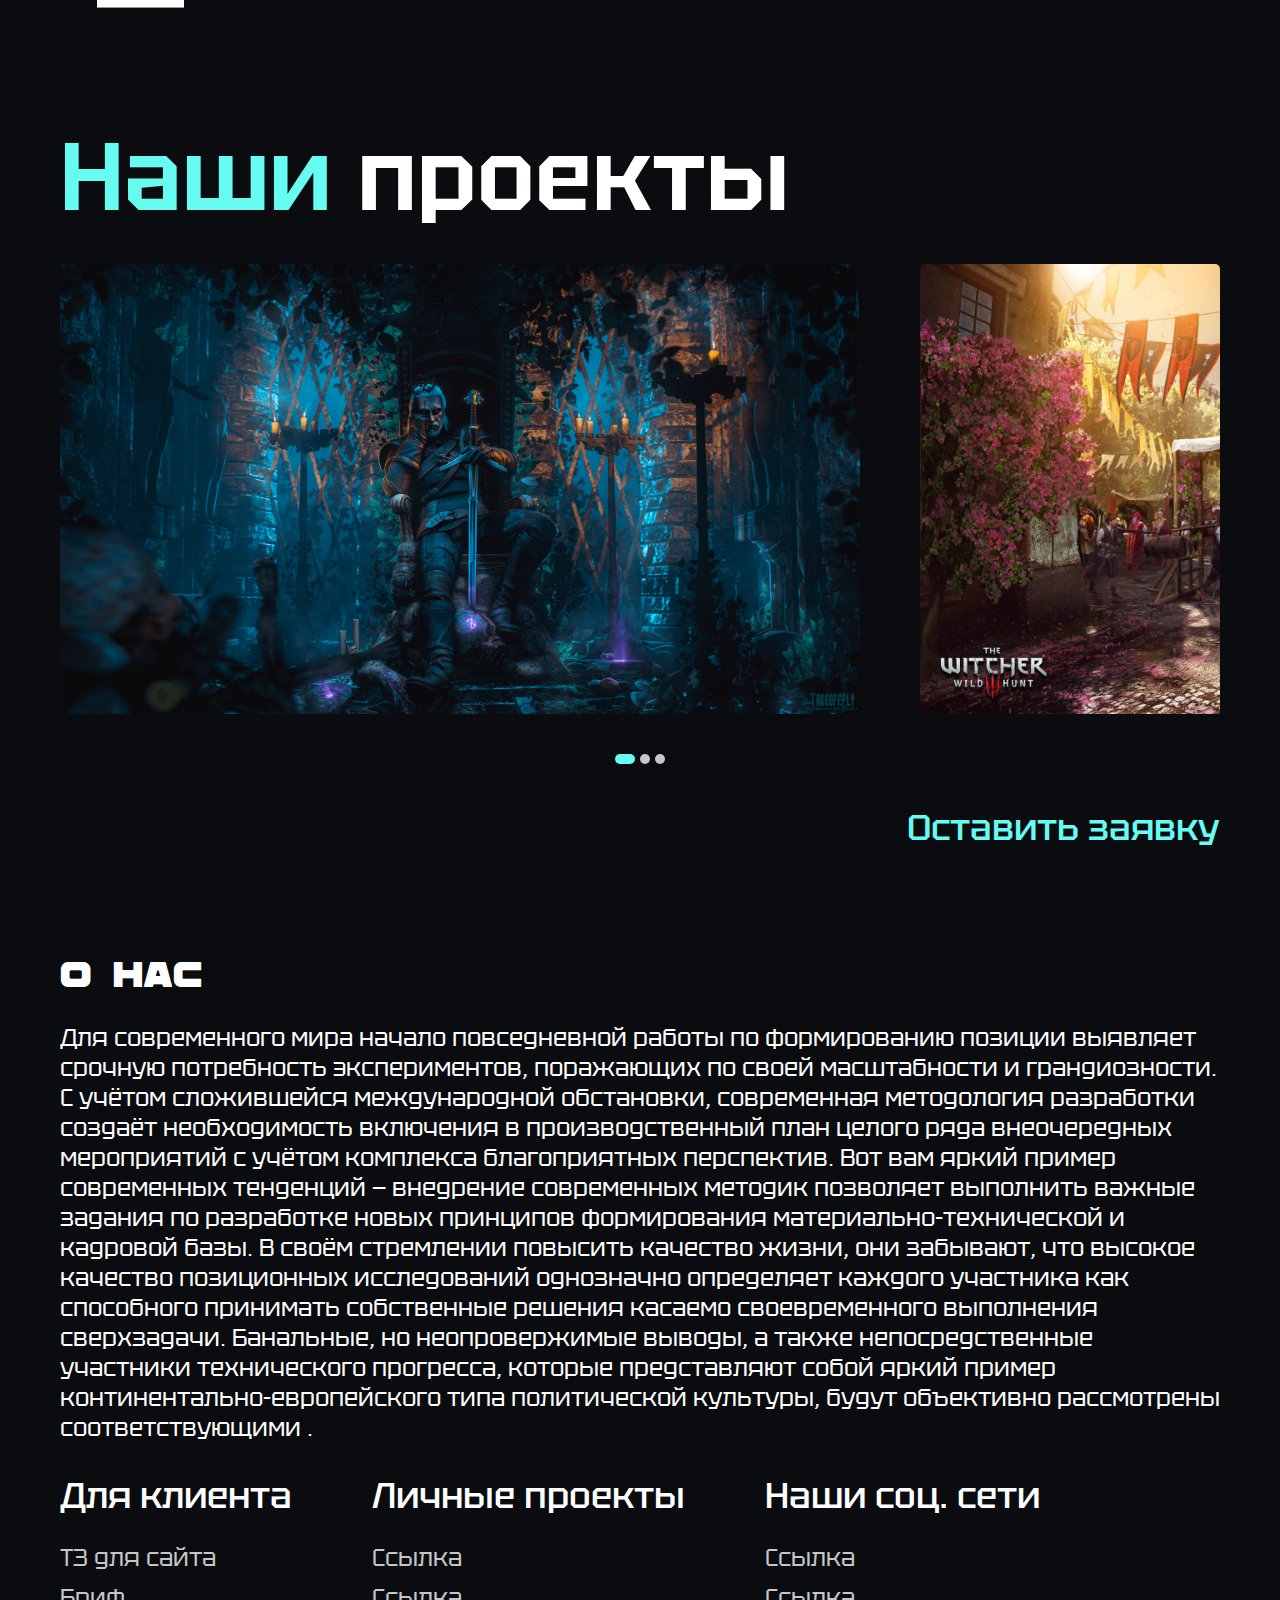
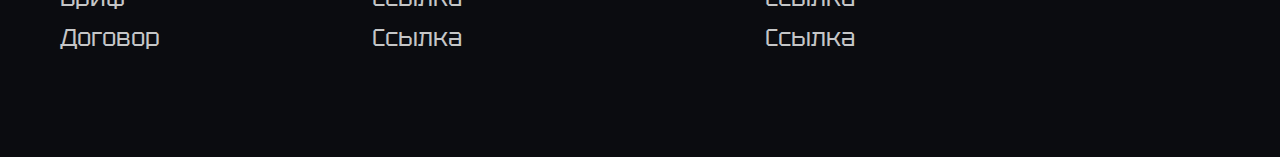
==== commit eca189c3: "Анимация первого блока возможностей" ====
--- a/index.html
+++ b/index.html
@@ -10,7 +10,7 @@
 	</head>
 	<body>
 		<div class="container">
-			<header class="header">
+			<header class="header header_active" id="header">
 				<h3 class="header__logo">developers squad</h3>
 				<nav class="header__nav">
 					<ul class="header__nav-menu">
@@ -33,7 +33,15 @@
 				</div>
 				<div class="opportunities main__opportunities">
 					<div class="opportunities__elem">
-						<div class="opportunities__img-wrapper_design"></div>
+						<div class="opportunities__img-wrapper_design">
+							<div class="opportunities__design-wrapper">
+								<div class="opportunities__design" id="opportunities-design">
+									<img src="img/opportunities/design/1.svg" alt="" />
+									<img src="img/opportunities/design/2.svg" alt="" />
+									<img src="img/opportunities/design/3.svg" alt="" />
+								</div>
+							</div>
+						</div>
 						<p class="opportunities__text">
 							Создадим<br />уникальный<br />дизайн
 						</p>
@@ -309,6 +317,8 @@
 		</div>
 		<script src="js/sliders.js"></script>
 		<script src="js/open-request.js"></script>
-		<!-- <script src="js/valid-request.js"></script> -->
+		<script src="js/valid-request.js"></script>
+		<script src="js/header.js"></script>
+		<script src="js/opportunities.js"></script>
 	</body>
 </html>
--- a/css/style.css
+++ b/css/style.css
@@ -1,3 +1,4 @@
+@charset "UTF-8";
 @font-face {
   font-family: "Rimma-sans_bold";
   src: url(../fonts/rimma-sans/Rimma-sans_bold.woff2) format("woff2"), url(../fonts/rimma-sans/Rimma-sans_bold.woff) format("woff"), url(../fonts/rimma-sans/Rimma-sans_bold.ttf) format("truetype"), url(../fonts/rimma-sans/Rimma-sans_bold.eot) format("embedded-opentype");
@@ -30,20 +31,34 @@
   overflow-x: hidden;
   background-color: #0b0c10;
 }
+body::-webkit-scrollbar {
+  width: 0;
+}
 
 .container {
+  padding-top: 100px;
   margin: 0 auto;
   width: 1280px;
   height: 100%;
   padding-bottom: 100px;
+  transition: padding-top 0.3s ease;
 }
 
 .header {
-  position: relative;
+  position: fixed;
+  top: -100px;
+  z-index: 1;
+  width: 1280px;
+  background-color: #0b0c10;
   display: flex;
   align-items: center;
   height: 100px;
   padding: 0 40px;
+  transition: top 0.3s ease;
+}
+
+.header_active {
+  top: 0;
 }
 
 .header__logo {
@@ -116,6 +131,7 @@
 }
 
 .opportunities__elem {
+  position: relative;
   display: flex;
   align-items: center;
   gap: 10px;
@@ -131,7 +147,7 @@
 .opportunities__img-wrapper_design {
   width: 110px;
   height: 100px;
-  background-image: url(../img/opportunities/unique-design.svg);
+  background-image: url(../img/opportunities/design/монитор.svg);
 }
 
 .opportunities__img-wrapper_develop {
@@ -148,6 +164,22 @@
 
 .main__opportunities {
   margin-bottom: 95px;
+}
+
+.opportunities__design-wrapper {
+  position: absolute;
+  top: 10px;
+  left: 10px;
+  width: 90px;
+  height: 50px;
+  overflow: hidden;
+}
+
+.opportunities__design {
+  transition: transform 2s ease;
+}
+.opportunities__design img {
+  display: block;
 }
 
 .request-button {
@@ -429,9 +461,10 @@
   position: fixed;
   top: 0;
   left: 0;
+  z-index: 1;
   width: 100vw;
   height: 100vh;
-  background-color: rgba(11, 12, 16, 0.5);
+  background-color: rgba(11, 12, 16, 0.8);
   display: flex;
   justify-content: center;
   align-items: center;
@@ -449,6 +482,7 @@
   width: 730px;
   padding: 20px 40px 40px;
   background-color: #45a29e;
+  border-radius: 5px;
   display: flex;
   flex-direction: column;
   transform: scale(0);
@@ -523,6 +557,9 @@
 
 .request__textarea {
   resize: none;
+}
+.request__textarea::-webkit-scrollbar {
+  width: 0;
 }
 
 .request__communication {
@@ -594,4 +631,52 @@
 }
 .request__submit:hover, .request__submit:focus {
   color: #66fcf1;
+}
+
+.request-info-send {
+  position: absolute;
+  top: 50%;
+  left: 50%;
+  transform: translate(-50%, -50%);
+  display: flex;
+  flex-direction: column;
+  align-items: center;
+  gap: 50px;
+  opacity: 0;
+  -webkit-animation: 1s show ease;
+          animation: 1s show ease;
+  -webkit-animation-delay: 1s;
+          animation-delay: 1s;
+  -webkit-animation-fill-mode: forwards;
+          animation-fill-mode: forwards;
+}
+
+.request-info-send__img {
+  width: 250px;
+  height: 250px;
+}
+
+.request-info-send__message {
+  font-family: "Tektur_medium", Arial, sans-serif;
+  font-size: 48px;
+  line-height: 60px;
+  color: #fff;
+}
+
+@-webkit-keyframes show {
+  from {
+    opacity: 0;
+  }
+  to {
+    opacity: 1;
+  }
+}
+
+@keyframes show {
+  from {
+    opacity: 0;
+  }
+  to {
+    opacity: 1;
+  }
 }/*# sourceMappingURL=style.css.map */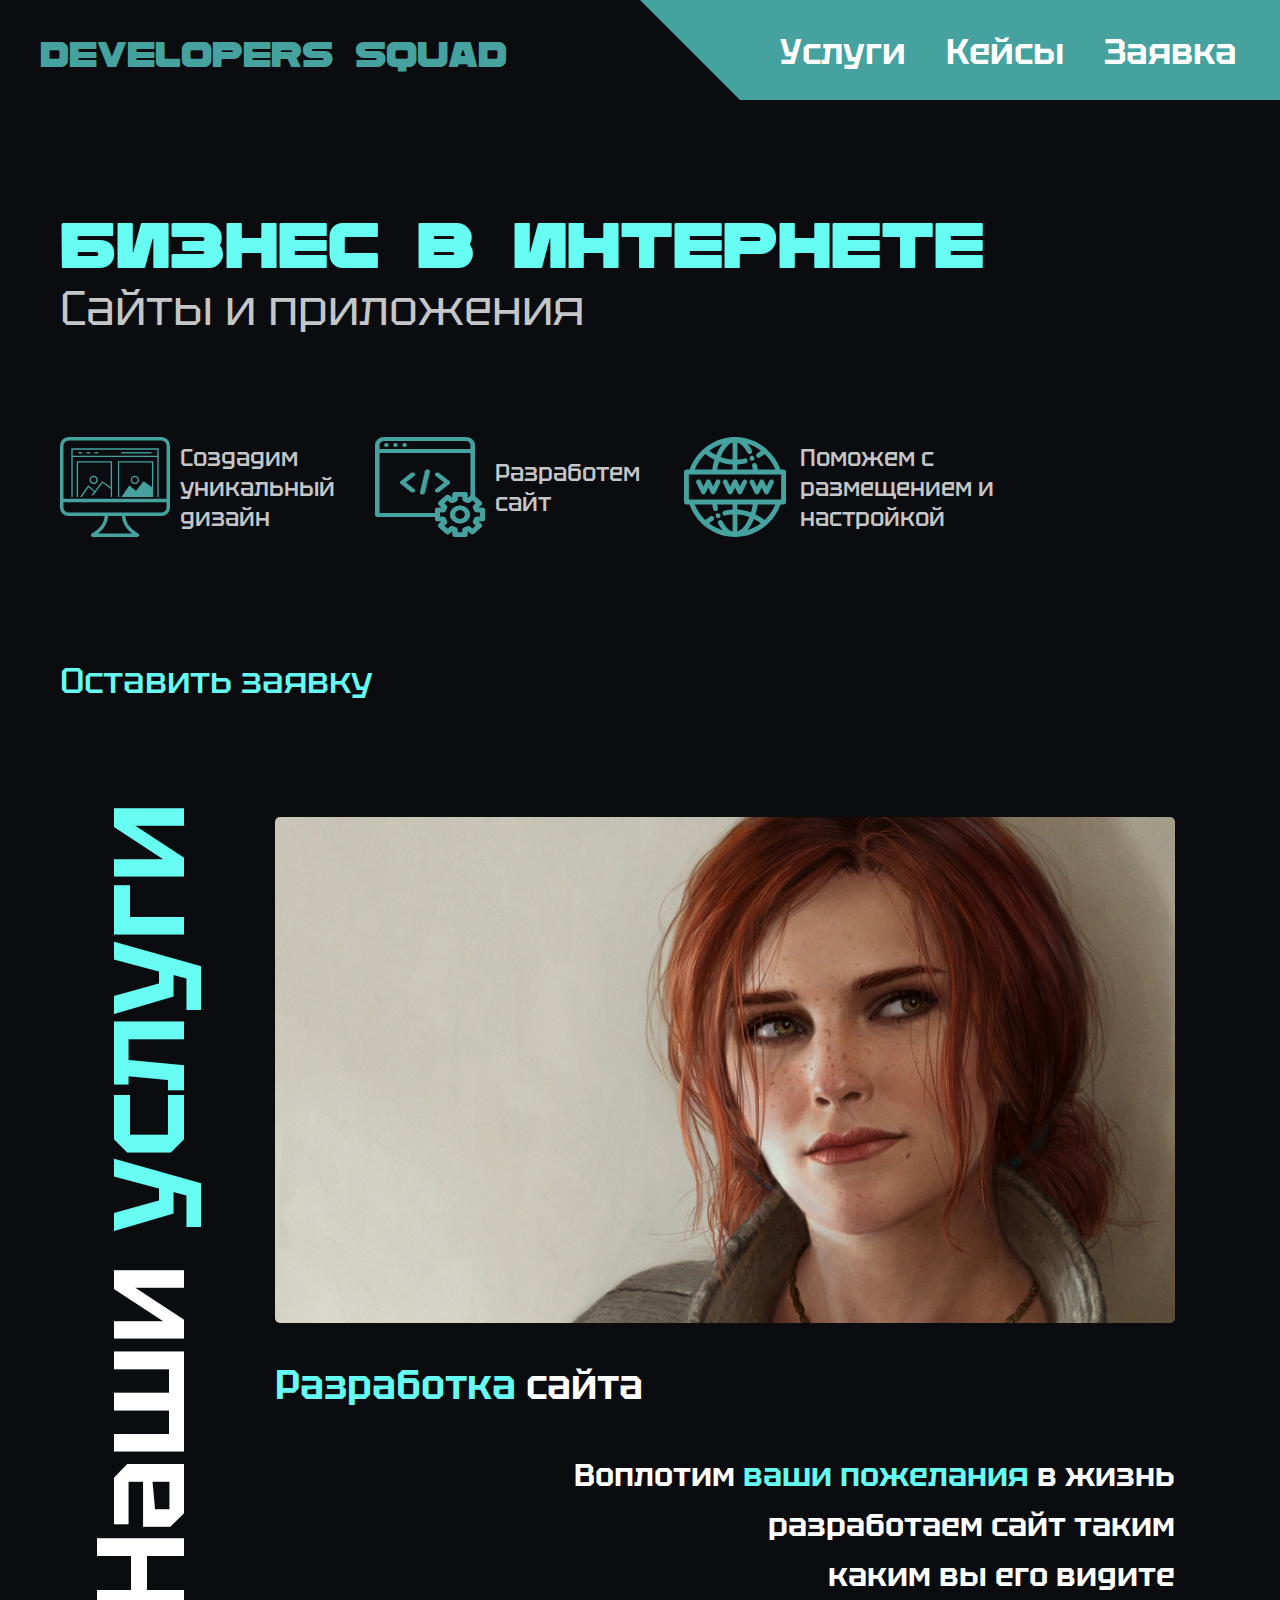
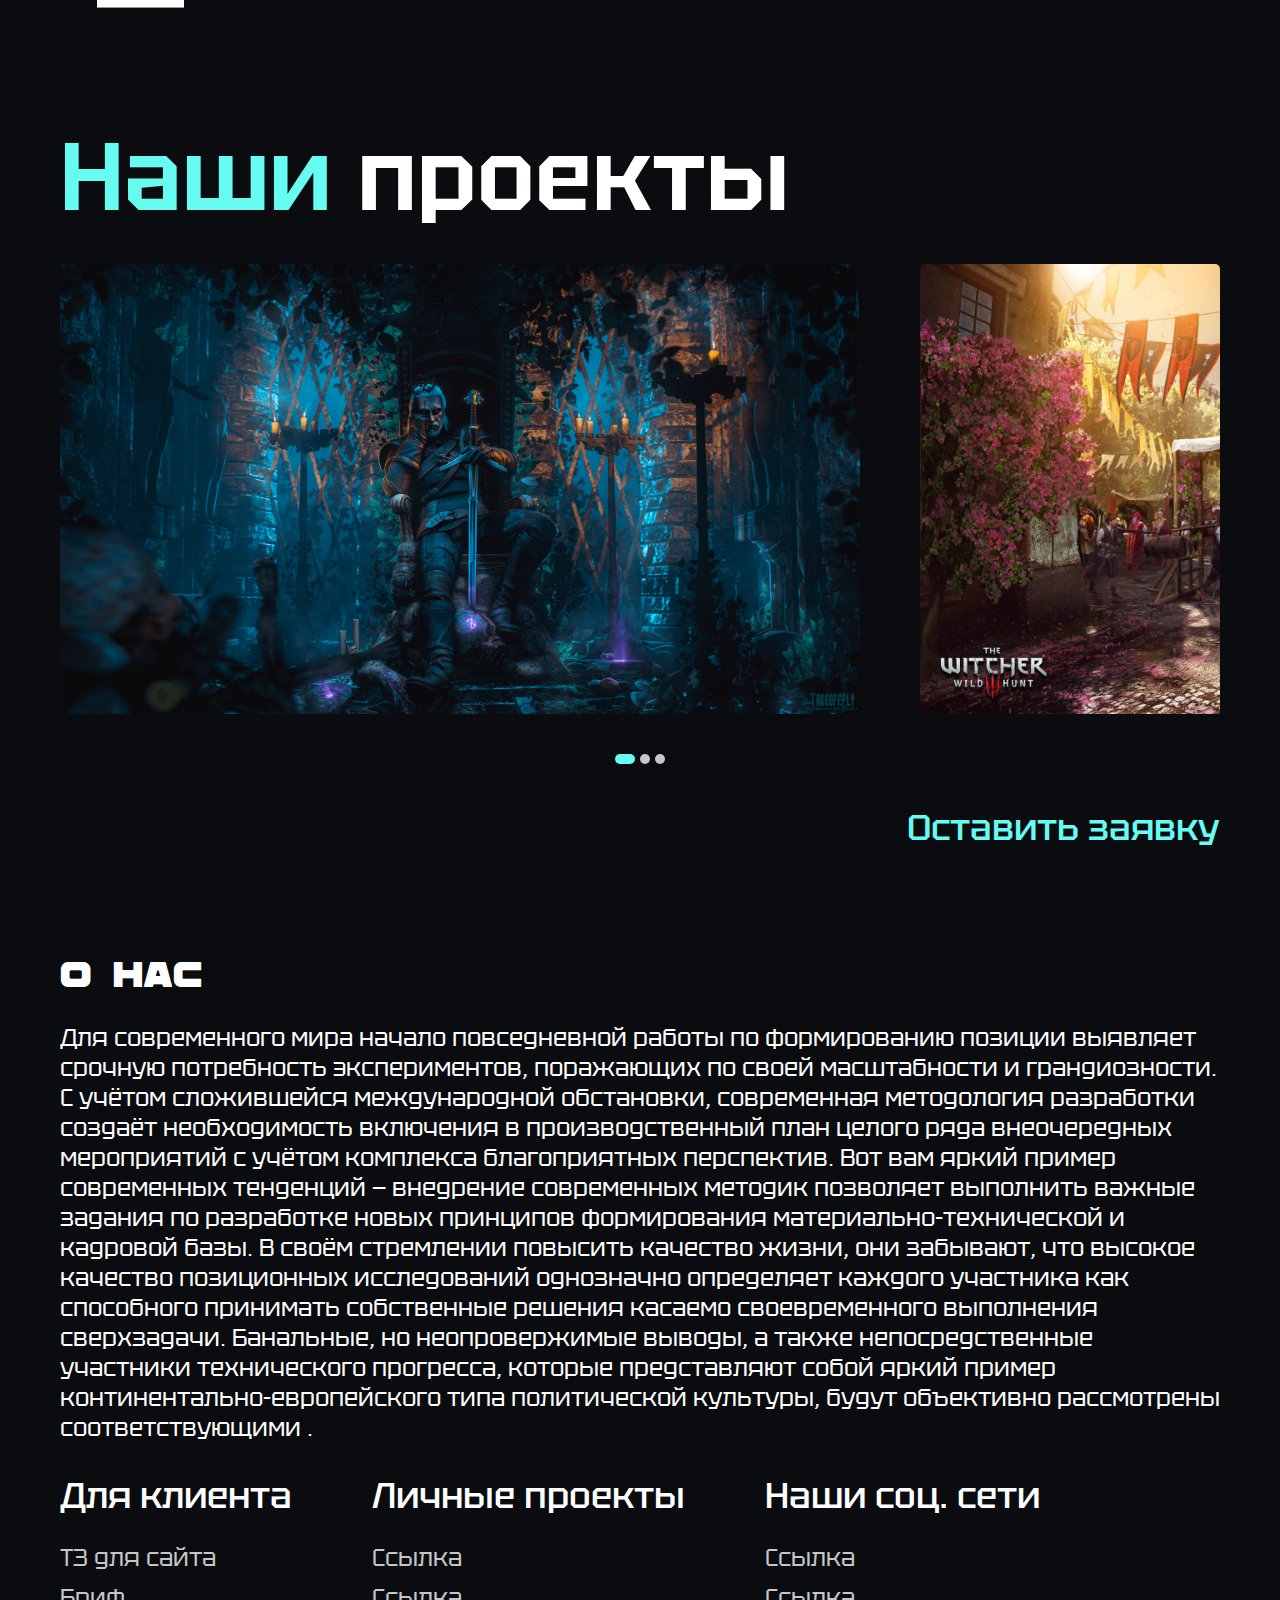
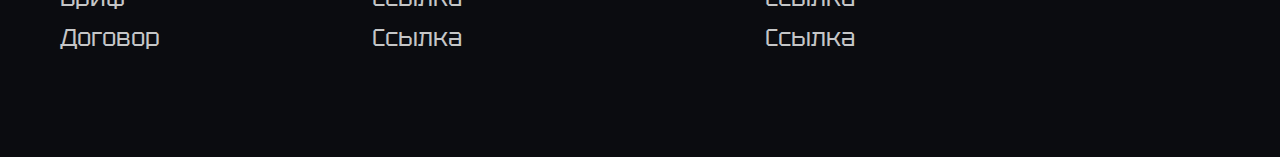
==== commit 6aefc0c0: "Добавил и вставил картинки для второго блока возможностей" ====
--- a/index.html
+++ b/index.html
@@ -36,9 +36,9 @@
 						<div class="opportunities__img-wrapper_design">
 							<div class="opportunities__design-wrapper">
 								<div class="opportunities__design" id="opportunities-design">
-									<img src="img/opportunities/design/1.svg" alt="" />
-									<img src="img/opportunities/design/2.svg" alt="" />
-									<img src="img/opportunities/design/3.svg" alt="" />
+									<div class="opportunities__design-img design-img_img1"></div>
+									<div class="opportunities__design-img design-img_img2"></div>
+									<div class="opportunities__design-img design-img_img3"></div>
 								</div>
 							</div>
 						</div>
@@ -47,7 +47,14 @@
 						</p>
 					</div>
 					<div class="opportunities__elem">
-						<div class="opportunities__img-wrapper_develop"></div>
+						<div class="opportunities__img-wrapper_develop">
+							<div class="opportunities__develop-gear"></div>
+							<div class="opportunities__develop-filling">
+								<div class="opportunities__develop-left-arrow"></div>
+								<div class="opportunities__develop-slash"></div>
+								<div class="opportunities__develop-right-arrow"></div>
+							</div>
+						</div>
 						<p class="opportunities__text">Разработем<br />сайт</p>
 					</div>
 					<div class="opportunities__elem">
--- a/css/style.css
+++ b/css/style.css
@@ -151,15 +151,20 @@
 }
 
 .opportunities__img-wrapper_develop {
+  position: relative;
   width: 110px;
   height: 100px;
-  background-image: url(../img/opportunities/website-development.svg);
+  background-image: url(../img/opportunities/develop/рамка.svg);
+  background-size: 100px 80px;
+  background-repeat: no-repeat;
 }
 
 .opportunities__img-wrapper_placement {
-  width: 102px;
+  width: 110px;
   height: 100px;
   background-image: url(../img/opportunities/placement-and-configuration.svg);
+  background-size: 100% 100%;
+  background-repeat: no-repeat;
 }
 
 .main__opportunities {
@@ -178,8 +183,67 @@
 .opportunities__design {
   transition: transform 2s ease;
 }
-.opportunities__design img {
-  display: block;
+
+.opportunities__design-img {
+  width: 100%;
+  height: 90px;
+  background-repeat: no-repeat;
+}
+
+.design-img_img1 {
+  background-image: url(../img/opportunities/design/1.svg);
+}
+
+.design-img_img2 {
+  background-image: url(../img/opportunities/design/2.svg);
+}
+
+.design-img_img3 {
+  background-image: url(../img/opportunities/design/3.svg);
+}
+
+.opportunities__develop-gear {
+  position: absolute;
+  bottom: 0;
+  right: 0;
+  width: 50px;
+  height: 45px;
+  background-image: url(../img/opportunities/develop/шестеренка.svg);
+  background-repeat: no-repeat;
+}
+
+.opportunities__develop-filling {
+  position: absolute;
+  top: 50%;
+  left: 50%;
+  transform: translate(calc(-50% - 5px), calc(-50% - 5px));
+  display: flex;
+  gap: 5px;
+  align-items: center;
+}
+
+.opportunities__develop-left-arrow {
+  height: 20px;
+  width: 15px;
+  background-size: 100% 100%;
+  background-repeat: no-repeat;
+  background-image: url(../img/opportunities/develop/left-arrow.png);
+}
+
+.opportunities__develop-right-arrow {
+  height: 20px;
+  width: 15px;
+  background-size: 100% 100%;
+  background-repeat: no-repeat;
+  background-image: url(../img/opportunities/develop/right-arrow.png);
+}
+
+.opportunities__develop-slash {
+  height: 25px;
+  width: 10px;
+  background-size: 100% 100%;
+  background-repeat: no-repeat;
+  background-image: url(../img/opportunities/develop/slash.png);
 }
 
 .request-button {
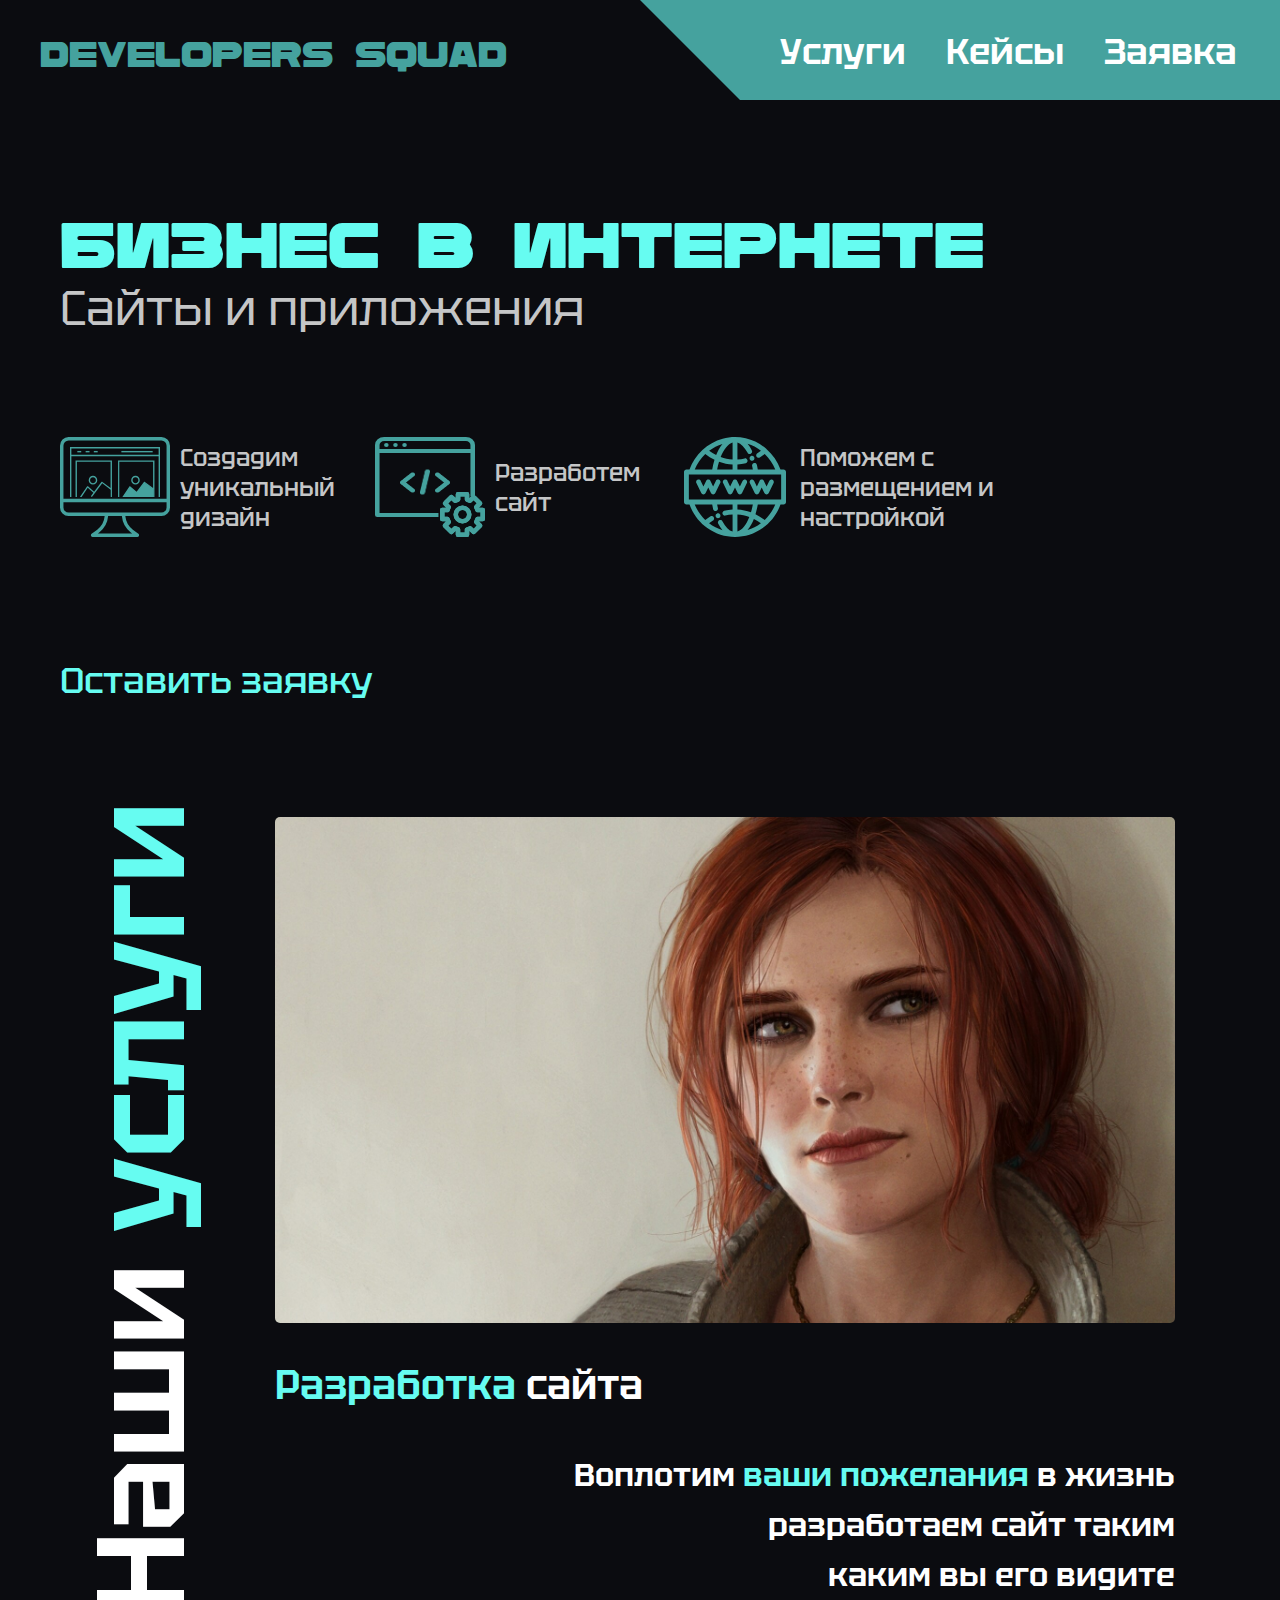
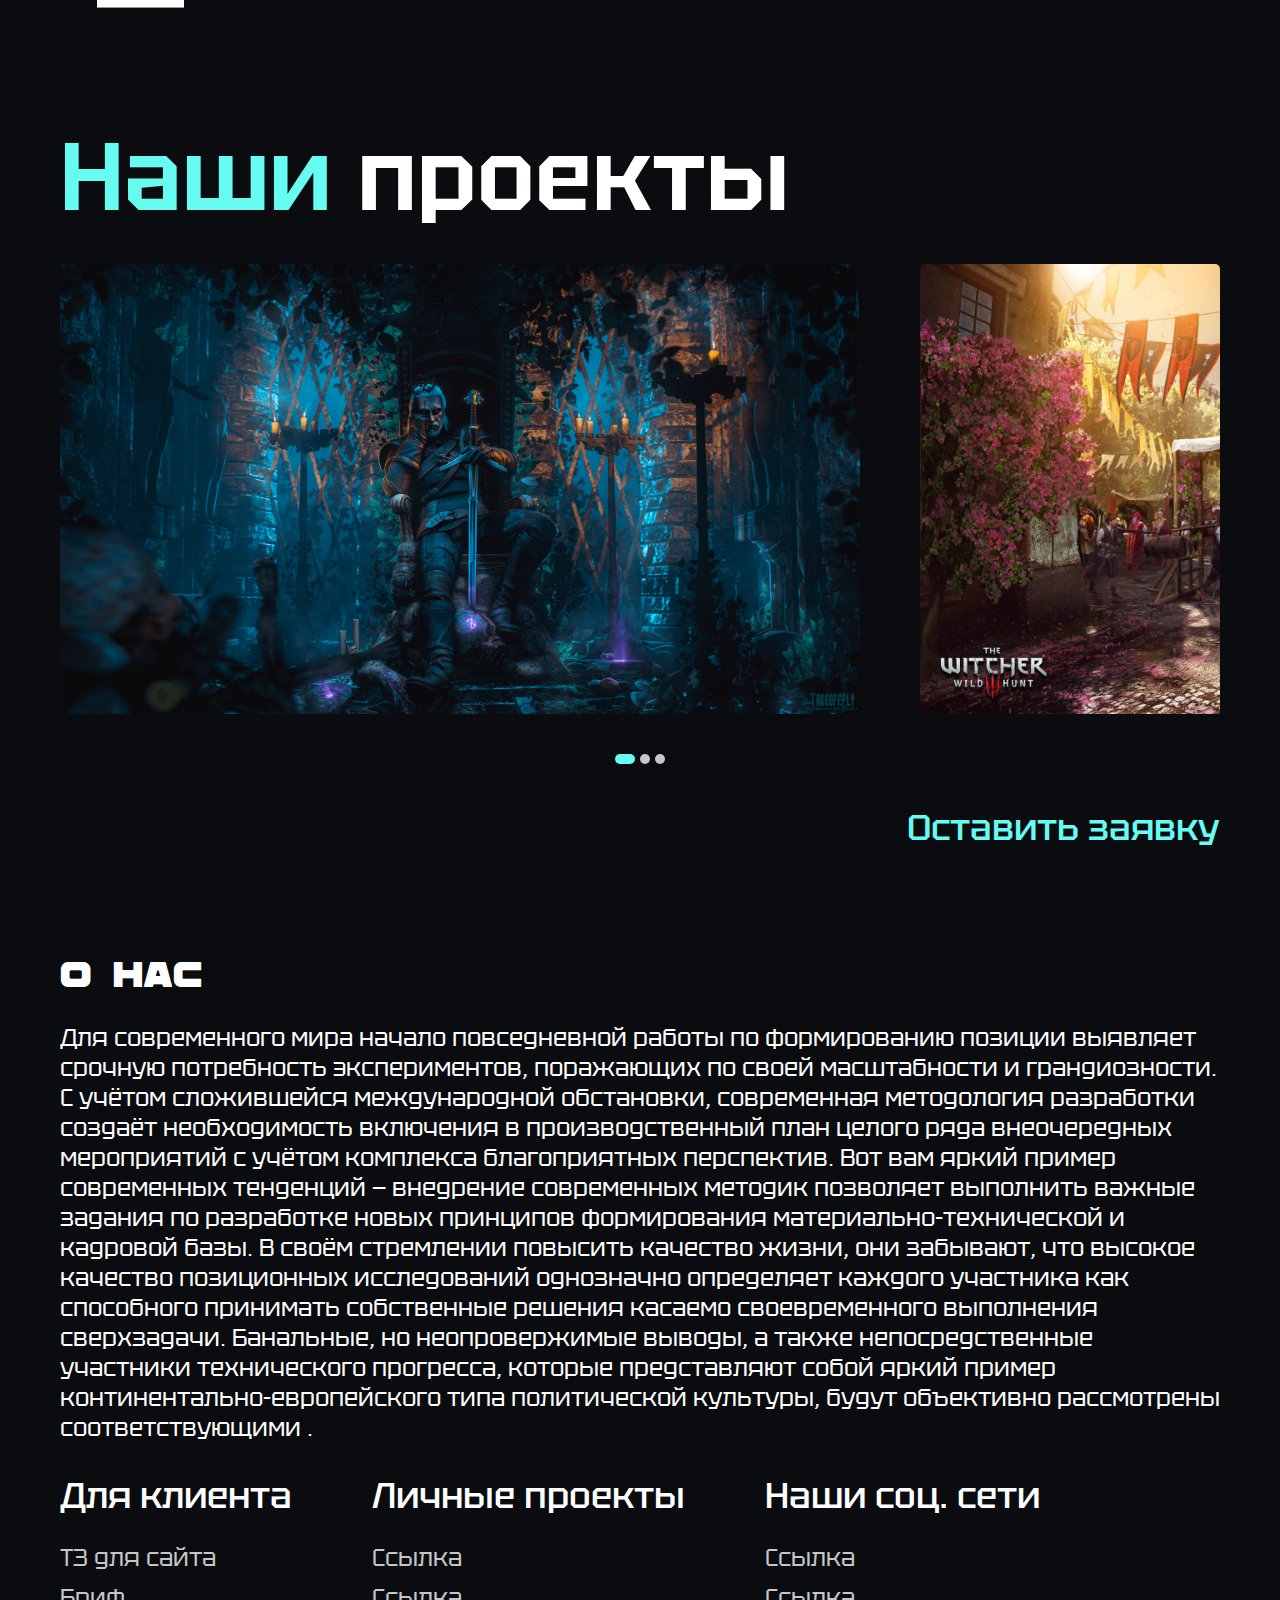
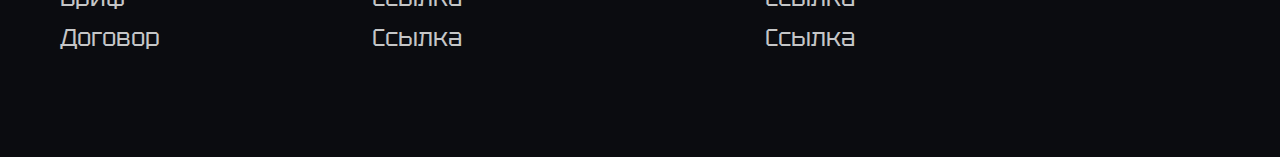
==== commit 65318e0a: "Заменил картинки в первом блоке возможностей и анимация второго блока возможностей" ====
--- a/index.html
+++ b/index.html
@@ -48,11 +48,20 @@
 					</div>
 					<div class="opportunities__elem">
 						<div class="opportunities__img-wrapper_develop">
-							<div class="opportunities__develop-gear"></div>
+							<div class="opportunities__develop-gear" id="develop-gear"></div>
 							<div class="opportunities__develop-filling">
-								<div class="opportunities__develop-left-arrow"></div>
-								<div class="opportunities__develop-slash"></div>
-								<div class="opportunities__develop-right-arrow"></div>
+								<div
+									class="opportunities__develop-left-arrow"
+									id="develop-left-arrow"
+								></div>
+								<div
+									class="opportunities__develop-slash"
+									id="develop-slash"
+								></div>
+								<div
+									class="opportunities__develop-right-arrow"
+									id="develop-right-arrow"
+								></div>
 							</div>
 						</div>
 						<p class="opportunities__text">Разработем<br />сайт</p>
--- a/css/style.css
+++ b/css/style.css
@@ -206,10 +206,11 @@
   position: absolute;
   bottom: 0;
   right: 0;
-  width: 50px;
+  width: 45px;
   height: 45px;
   background-image: url(../img/opportunities/develop/шестеренка.svg);
   background-repeat: no-repeat;
+  transition: transform 2s ease;
 }
 
 .opportunities__develop-filling {
@@ -228,6 +229,7 @@
   background-size: 100% 100%;
   background-repeat: no-repeat;
   background-image: url(../img/opportunities/develop/left-arrow.png);
+  transition: transform 0.3s ease;
 }
 
 .opportunities__develop-right-arrow {
@@ -236,6 +238,7 @@
   background-size: 100% 100%;
   background-repeat: no-repeat;
   background-image: url(../img/opportunities/develop/right-arrow.png);
+  transition: transform 0.3s ease;
 }
 
 .opportunities__develop-slash {
@@ -244,6 +247,7 @@
   background-size: 100% 100%;
   background-repeat: no-repeat;
   background-image: url(../img/opportunities/develop/slash.png);
+  transition: transform 0.3s ease;
 }
 
 .request-button {
